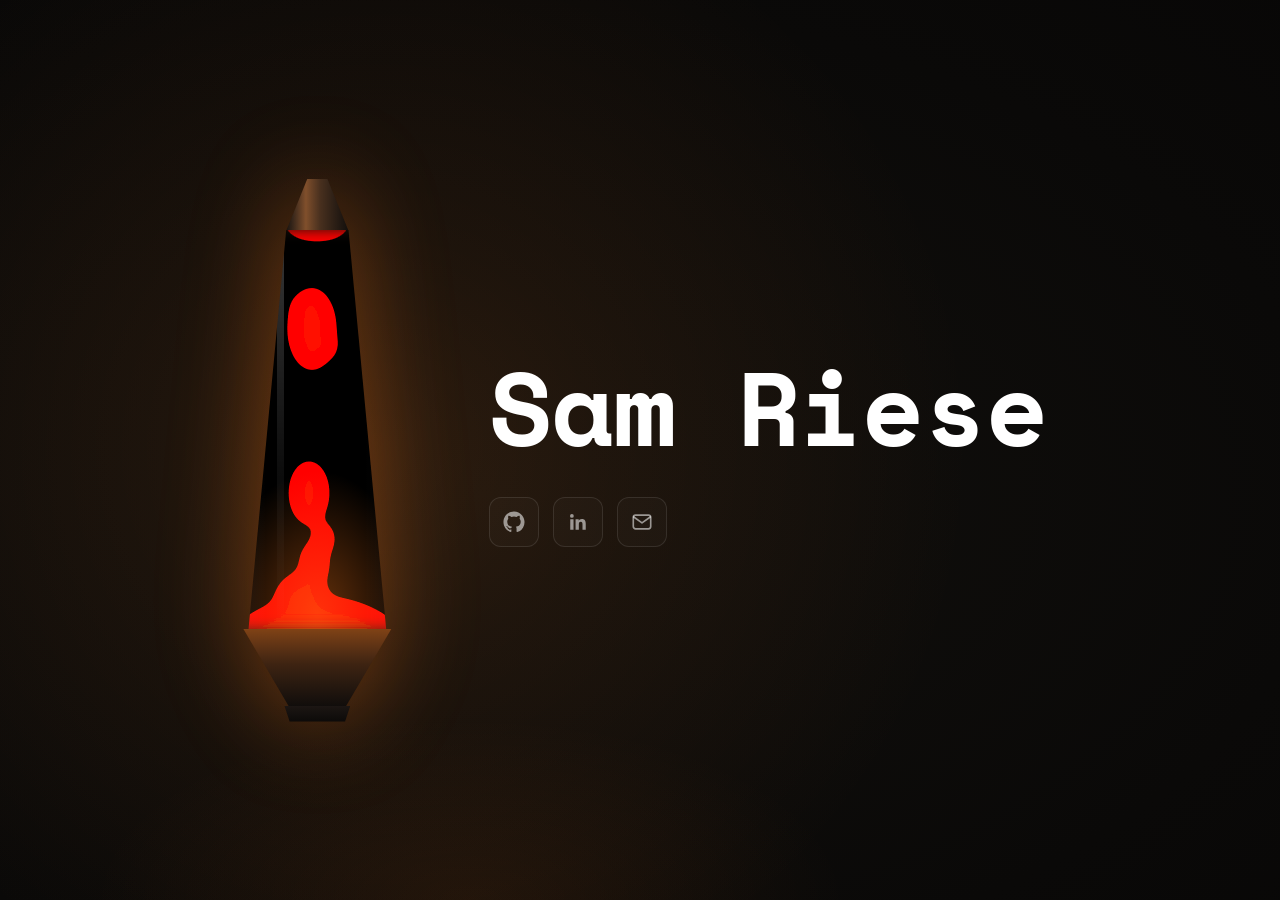
==== index.html @ e21421f5 "Add Sam Riese landing page Implements the animated lava lamp landing page from the Claude Design han" ====
<!DOCTYPE html>
<html lang="en">
<head>
<meta charset="utf-8">
<meta name="viewport" content="width=device-width, initial-scale=1">
<title>Sam Riese</title>
<link rel="preconnect" href="https://fonts.googleapis.com">
<link rel="preconnect" href="https://fonts.gstatic.com" crossorigin>
<link href="https://fonts.googleapis.com/css2?family=Space+Mono:wght@400;700&display=swap" rel="stylesheet">
<link rel="stylesheet" href="./style.css">
</head>
<body>

<div class="scene">

  <!-- Ambient light from the lamp -->
  <div class="ambient-light" aria-hidden="true"></div>

  <!-- Floor glow -->
  <div class="floor-glow" aria-hidden="true"></div>

  <div class="composition">

    <!-- ===== LAVA LAMP ===== -->
    <div class="lamp">
      <div class="lamp-cap"></div>
      <div class="lamp-glass">
        <canvas id="lavaCanvas" width="168" height="400"></canvas>
        <div class="lamp-inner-glow" aria-hidden="true"></div>
        <div class="lamp-side-highlights" aria-hidden="true"></div>
        <div class="lamp-sheen" aria-hidden="true"></div>
      </div>
      <div class="lamp-base"></div>
      <div class="lamp-foot"></div>
    </div>

    <!-- ===== NAME + ICONS ===== -->
    <div class="identity">
      <h1 class="name">Sam&nbsp;Riese</h1>

      <div class="socials">
        <a href="https://github.com/SamRiese" target="_blank" rel="noopener" aria-label="GitHub" title="GitHub" class="social-link">
          <svg width="22" height="22" viewBox="0 0 24 24" fill="currentColor" aria-hidden="true"><path d="M12 .5C5.65.5.5 5.65.5 12c0 5.08 3.29 9.39 7.86 10.91.58.11.79-.25.79-.55 0-.27-.01-1.17-.02-2.12-3.2.7-3.88-1.36-3.88-1.36-.52-1.33-1.28-1.68-1.28-1.68-1.04-.71.08-.7.08-.7 1.15.08 1.76 1.18 1.76 1.18 1.03 1.76 2.69 1.25 3.35.96.1-.75.4-1.25.72-1.54-2.55-.29-5.24-1.28-5.24-5.69 0-1.26.45-2.28 1.18-3.09-.12-.29-.51-1.46.11-3.04 0 0 .96-.31 3.16 1.18a11 11 0 0 1 5.76 0c2.2-1.49 3.16-1.18 3.16-1.18.62 1.58.23 2.75.11 3.04.74.81 1.18 1.83 1.18 3.09 0 4.42-2.7 5.39-5.27 5.68.41.36.78 1.06.78 2.14 0 1.54-.01 2.79-.01 3.17 0 .31.21.67.8.55A11.51 11.51 0 0 0 23.5 12C23.5 5.65 18.35.5 12 .5z"></path></svg>
        </a>
        <a href="https://linkedin.com/in/sam-david-riese" target="_blank" rel="noopener" aria-label="LinkedIn" title="LinkedIn" class="social-link">
          <svg width="22" height="22" viewBox="0 0 24 24" fill="currentColor" aria-hidden="true"><path d="M20.45 20.45h-3.55v-5.57c0-1.33-.03-3.04-1.85-3.04-1.86 0-2.14 1.45-2.14 2.94v5.67H9.35V9h3.41v1.56h.05c.48-.9 1.64-1.85 3.37-1.85 3.6 0 4.27 2.37 4.27 5.46v6.28zM5.34 7.43a2.06 2.06 0 1 1 0-4.12 2.06 2.06 0 0 1 0 4.12zM7.12 20.45H3.55V9h3.57v11.45z"></path></svg>
        </a>
        <a href="#" id="emailLink" aria-label="E-Mail" title="E-Mail" class="social-link">
          <svg width="22" height="22" viewBox="0 0 24 24" fill="none" stroke="currentColor" stroke-width="1.8" stroke-linecap="round" stroke-linejoin="round" aria-hidden="true"><rect x="2.5" y="4.5" width="19" height="15" rx="2.5"></rect><path d="M3 6.5l9 6.5 9-6.5"></path></svg>
        </a>
      </div>
    </div>

  </div>
</div>

<script src="./lamp.js"></script>
</body>
</html>
---- style.css ----
html, body {
  margin: 0;
  padding: 0;
  background: #0a0908;
}

:root {
  --lava: #ff7a1a;
  --glow: 0.7;
  --lava-a70: color-mix(in srgb, var(--lava) 70%, transparent);
  --lava-a40: color-mix(in srgb, var(--lava) 40%, transparent);
  --lava-a22: color-mix(in srgb, var(--lava) 22%, transparent);
  --lava-a12: color-mix(in srgb, var(--lava) 12%, transparent);
}

@keyframes ambientPulse {
  0%, 100% { transform: scale(1); }
  50% { transform: scale(1.12); }
}

@keyframes textGlow {
  0%, 100% {
    text-shadow:
      -10px 0 22px var(--lava-a70),
      -26px 0 70px var(--lava-a40),
      -60px 0 140px var(--lava-a22),
      0 0 1px rgba(255,255,255,0.5);
  }
  50% {
    text-shadow:
      -12px 0 30px var(--lava-a70),
      -32px 0 90px var(--lava-a40),
      -70px 0 170px var(--lava-a40),
      0 0 2px rgba(255,255,255,0.6);
  }
}

@keyframes lampHalo {
  0%, 100% { opacity: 0.85; }
  50% { opacity: 1; }
}

.scene {
  min-height: 100vh;
  background: radial-gradient(120% 100% at 38% 55%, #12100d 0%, #0a0908 55%, #060505 100%);
  display: flex;
  align-items: center;
  justify-content: center;
  overflow: hidden;
  position: relative;
  font-family: 'Space Mono', monospace;
}

.ambient-light {
  position: absolute;
  left: 50%;
  top: 50%;
  width: 1400px;
  height: 1400px;
  margin-left: -960px;
  margin-top: -700px;
  background: radial-gradient(circle, var(--lava-a22) 0%, var(--lava-a12) 22%, transparent 60%);
  opacity: calc(0.75 * var(--glow));
  animation: ambientPulse 9s ease-in-out infinite;
  pointer-events: none;
}

.floor-glow {
  position: absolute;
  left: 50%;
  bottom: 0;
  width: 900px;
  height: 260px;
  margin-left: -620px;
  background: radial-gradient(60% 100% at 50% 100%, var(--lava-a12) 0%, transparent 70%);
  opacity: calc(0.9 * var(--glow));
  pointer-events: none;
}

.composition {
  display: flex;
  align-items: center;
  gap: 88px;
  position: relative;
  padding: 40px;
}

/* ===== LAVA LAMP ===== */

.lamp {
  display: flex;
  flex-direction: column;
  align-items: center;
  filter: drop-shadow(0 0 45px var(--lava-a40));
  animation: lampHalo 7s ease-in-out infinite;
}

.lamp-cap {
  width: 62px;
  height: 52px;
  clip-path: polygon(34% 0%, 66% 0%, 100% 100%, 0% 100%);
  background: linear-gradient(90deg, #171310 0%, color-mix(in srgb, var(--lava) 30%, #4a3d33) 32%, color-mix(in srgb, var(--lava) 14%, #2b241f) 55%, #14100d 100%);
  margin-bottom: -1px;
}

.lamp-glass {
  position: relative;
  width: 168px;
  height: 400px;
  clip-path: polygon(31.5% 0%, 68.5% 0%, 91% 100%, 9% 100%);
  background: color-mix(in srgb, var(--lava) 9%, #0c0a08);
  overflow: hidden;
}

.lamp-glass canvas {
  position: absolute;
  inset: 0;
  width: 100%;
  height: 100%;
  filter: blur(7px) contrast(19) saturate(1.15);
}

.lamp-inner-glow {
  position: absolute;
  inset: 0;
  background: radial-gradient(90% 55% at 50% 96%, var(--lava-a40) 0%, transparent 65%);
  mix-blend-mode: screen;
  pointer-events: none;
}

.lamp-side-highlights {
  position: absolute;
  inset: 0;
  background: linear-gradient(90deg, rgba(255,255,255,0.16) 0%, rgba(255,255,255,0.03) 9%, transparent 20%, transparent 78%, rgba(255,255,255,0.02) 90%, rgba(255,255,255,0.10) 100%);
  pointer-events: none;
}

.lamp-sheen {
  position: absolute;
  top: 0;
  bottom: 0;
  left: 26%;
  width: 7px;
  background: linear-gradient(180deg, rgba(255,255,255,0.22), rgba(255,255,255,0.05) 60%, transparent);
  border-radius: 6px;
  pointer-events: none;
}

.lamp-base {
  width: 158px;
  height: 78px;
  clip-path: polygon(3% 0%, 97% 0%, 68% 100%, 32% 100%);
  background: linear-gradient(180deg, color-mix(in srgb, var(--lava) 42%, #241a12) 0%, color-mix(in srgb, var(--lava) 16%, #191310) 45%, #100d0b 100%);
  margin-top: -1px;
}

.lamp-foot {
  width: 66px;
  height: 16px;
  clip-path: polygon(0% 0%, 100% 0%, 92% 100%, 8% 100%);
  background: linear-gradient(180deg, #1c1613, #0c0a09);
  margin-top: -1px;
}

/* ===== NAME + ICONS ===== */

.identity {
  display: flex;
  flex-direction: column;
  align-items: flex-start;
  gap: 34px;
}

.name {
  margin: 0;
  font-family: 'Space Mono', monospace;
  font-weight: 700;
  font-size: clamp(56px, 8.5vw, 104px);
  line-height: 1.05;
  color: #ffffff;
  text-wrap: balance;
  letter-spacing: -0.02em;
  animation: textGlow 7s ease-in-out infinite;
}

.socials {
  display: flex;
  align-items: center;
  gap: 14px;
}

.social-link {
  display: flex;
  align-items: center;
  justify-content: center;
  width: 48px;
  height: 48px;
  border-radius: 12px;
  color: rgba(255,255,255,0.55);
  border: 1px solid rgba(255,255,255,0.10);
  background: rgba(255,255,255,0.02);
  text-decoration: none;
  transition: all 0.25s ease;
}

.social-link:hover {
  color: #ffffff;
  border: 1px solid var(--lava-a40);
  background: var(--lava-a12);
  box-shadow: 0 0 24px var(--lava-a22);
}

@media (max-width: 640px) {
  .composition {
    flex-direction: column;
    gap: 40px;
  }

  .identity {
    align-items: center;
    text-align: center;
  }
}
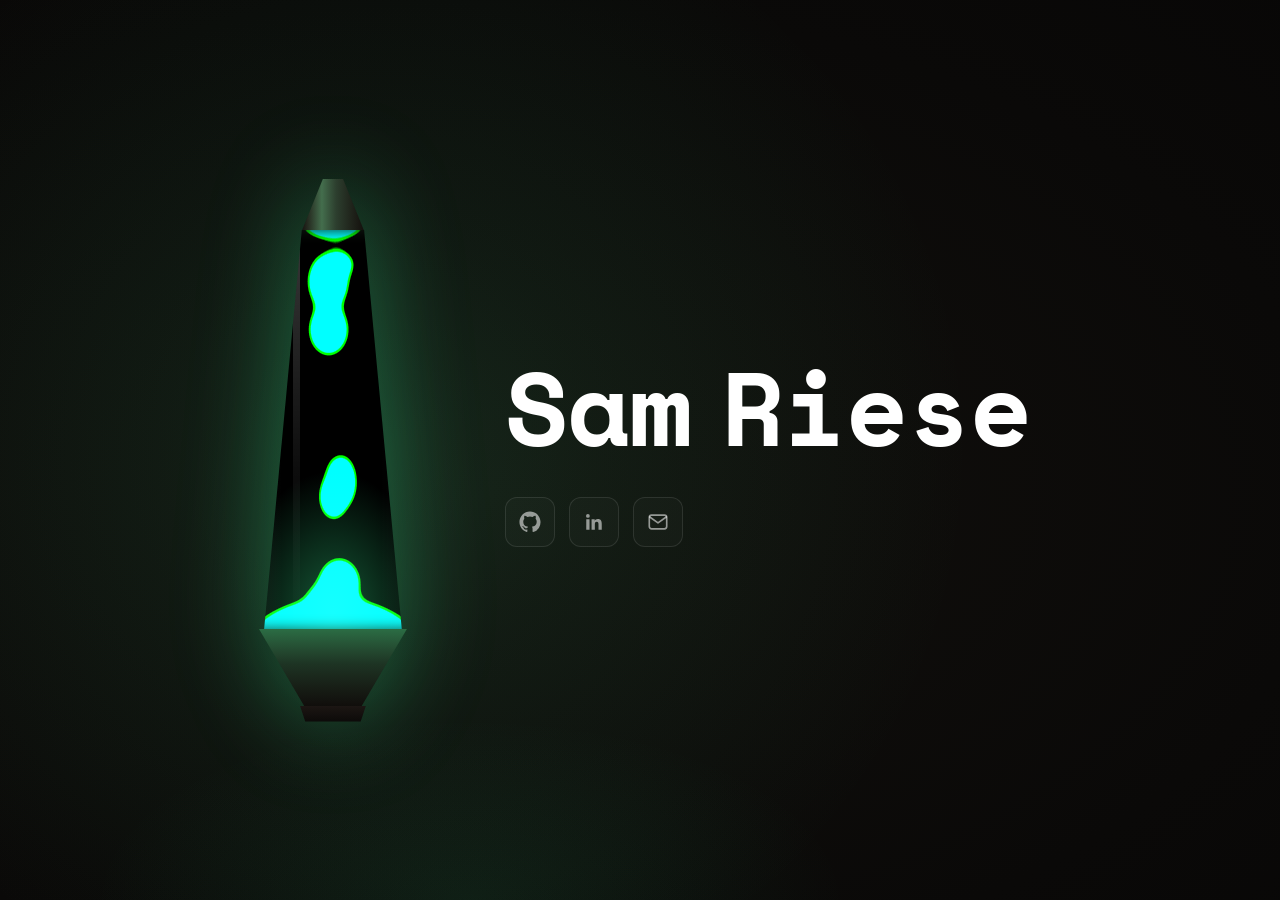
==== commit 35e95873: "Cache-bust style.css and lamp.js references Append a version query string to the CSS/JS asset URLs s" ====
--- a/index.html
+++ b/index.html
@@ -7,7 +7,7 @@
 <link rel="preconnect" href="https://fonts.googleapis.com">
 <link rel="preconnect" href="https://fonts.gstatic.com" crossorigin>
 <link href="https://fonts.googleapis.com/css2?family=Space+Mono:wght@400;700&display=swap" rel="stylesheet">
-<link rel="stylesheet" href="./style.css">
+<link rel="stylesheet" href="./style.css?v=20260703b">
 </head>
 <body>
 
@@ -54,6 +54,6 @@
   </div>
 </div>
 
-<script src="./lamp.js"></script>
+<script src="./lamp.js?v=20260703b"></script>
 </body>
 </html>
--- a/style.css
+++ b/style.css
@@ -5,7 +5,7 @@
 }
 
 :root {
-  --lava: #ff7a1a;
+  --lava: #35e08a;
   --glow: 0.7;
   --lava-a70: color-mix(in srgb, var(--lava) 70%, transparent);
   --lava-a40: color-mix(in srgb, var(--lava) 40%, transparent);
@@ -16,23 +16,6 @@
 @keyframes ambientPulse {
   0%, 100% { transform: scale(1); }
   50% { transform: scale(1.12); }
-}
-
-@keyframes textGlow {
-  0%, 100% {
-    text-shadow:
-      -10px 0 22px var(--lava-a70),
-      -26px 0 70px var(--lava-a40),
-      -60px 0 140px var(--lava-a22),
-      0 0 1px rgba(255,255,255,0.5);
-  }
-  50% {
-    text-shadow:
-      -12px 0 30px var(--lava-a70),
-      -32px 0 90px var(--lava-a40),
-      -70px 0 170px var(--lava-a40),
-      0 0 2px rgba(255,255,255,0.6);
-  }
 }
 
 @keyframes lampHalo {
@@ -180,7 +163,7 @@
   color: #ffffff;
   text-wrap: balance;
   letter-spacing: -0.02em;
-  animation: textGlow 7s ease-in-out infinite;
+  word-spacing: -0.3em;
 }
 
 .socials {
@@ -200,14 +183,18 @@
   border: 1px solid rgba(255,255,255,0.10);
   background: rgba(255,255,255,0.02);
   text-decoration: none;
-  transition: all 0.25s ease;
+  transition: color 0.25s ease, border 0.25s ease, background 0.25s ease, transform 0.25s cubic-bezier(0.34, 1.56, 0.64, 1);
 }
 
 .social-link:hover {
   color: #ffffff;
-  border: 1px solid var(--lava-a40);
-  background: var(--lava-a12);
-  box-shadow: 0 0 24px var(--lava-a22);
+  border-color: rgba(255,255,255,0.28);
+  background: rgba(255,255,255,0.05);
+  transform: translateY(-4px);
+}
+
+.social-link:active {
+  transform: translateY(-1px);
 }
 
 @media (max-width: 640px) {
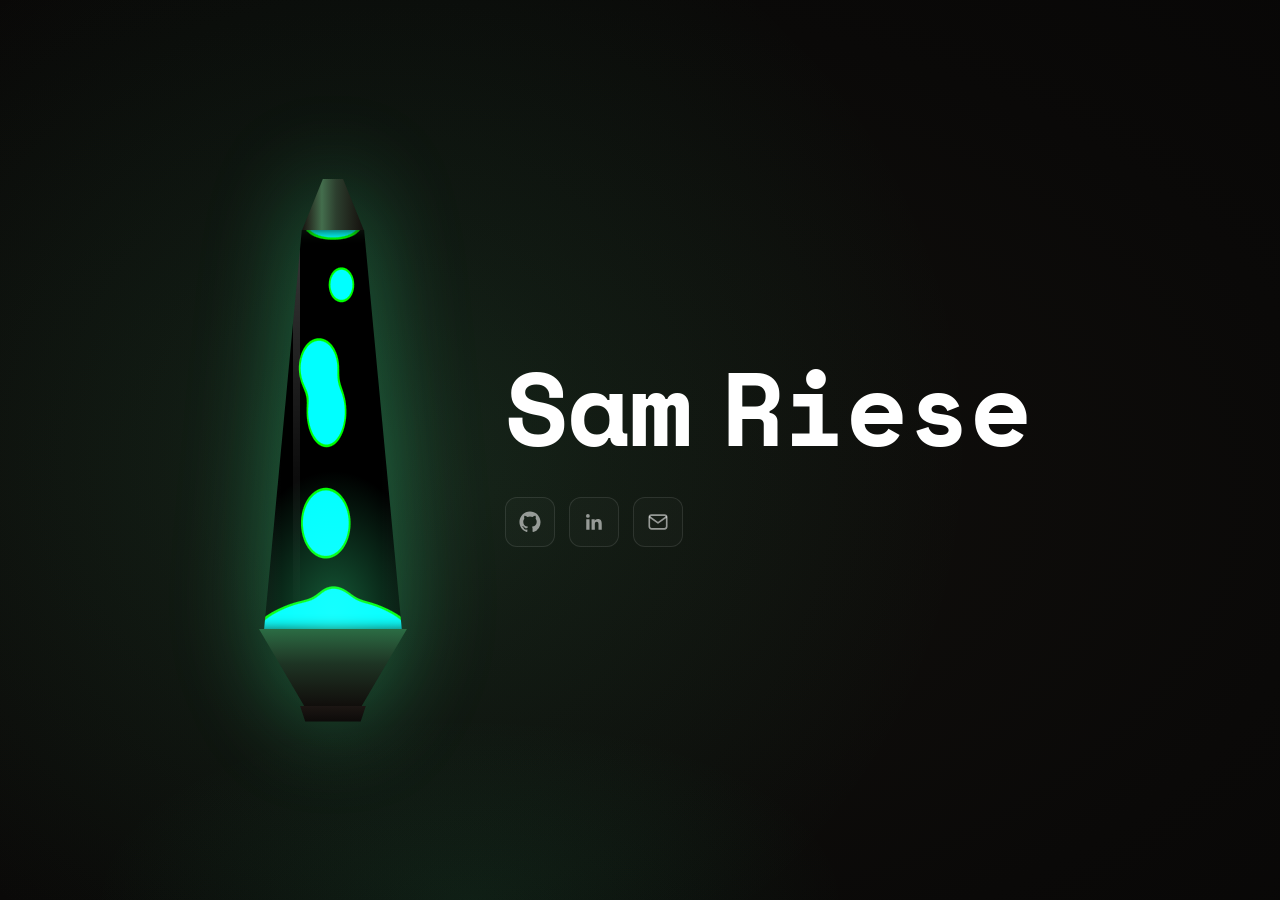
==== commit 438d1903: "Remove versioning from CSS and JS links Updated stylesheet and script links to remove versioning." ====
--- a/index.html
+++ b/index.html
@@ -7,7 +7,7 @@
 <link rel="preconnect" href="https://fonts.googleapis.com">
 <link rel="preconnect" href="https://fonts.gstatic.com" crossorigin>
 <link href="https://fonts.googleapis.com/css2?family=Space+Mono:wght@400;700&display=swap" rel="stylesheet">
-<link rel="stylesheet" href="./style.css?v=20260703b">
+<link rel="stylesheet" href="./style.css">
 </head>
 <body>
 
@@ -54,6 +54,6 @@
   </div>
 </div>
 
-<script src="./lamp.js?v=20260703b"></script>
+<script src="./lamp.js"></script>
 </body>
 </html>
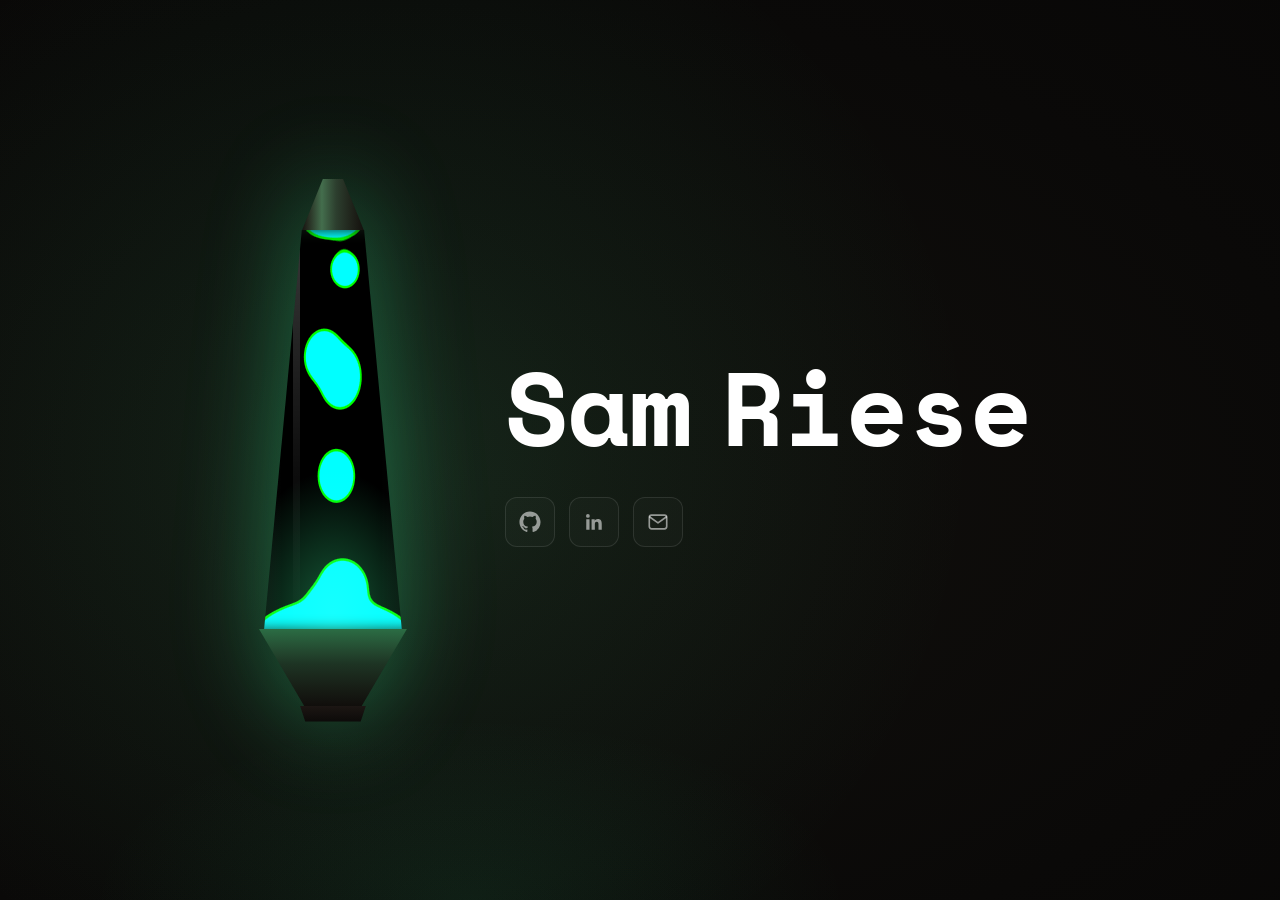
==== commit 70a7a7b3: "Add hidden hypno easter egg link Clicking the lamp foot navigates to /hypno/, a WebGL kaleidoscope s" ====
--- a/index.html
+++ b/index.html
@@ -31,7 +31,7 @@
         <div class="lamp-sheen" aria-hidden="true"></div>
       </div>
       <div class="lamp-base"></div>
-      <div class="lamp-foot"></div>
+      <a href="./hypno/" class="lamp-foot" aria-hidden="true" tabindex="-1"></a>
     </div>
 
     <!-- ===== NAME + ICONS ===== -->
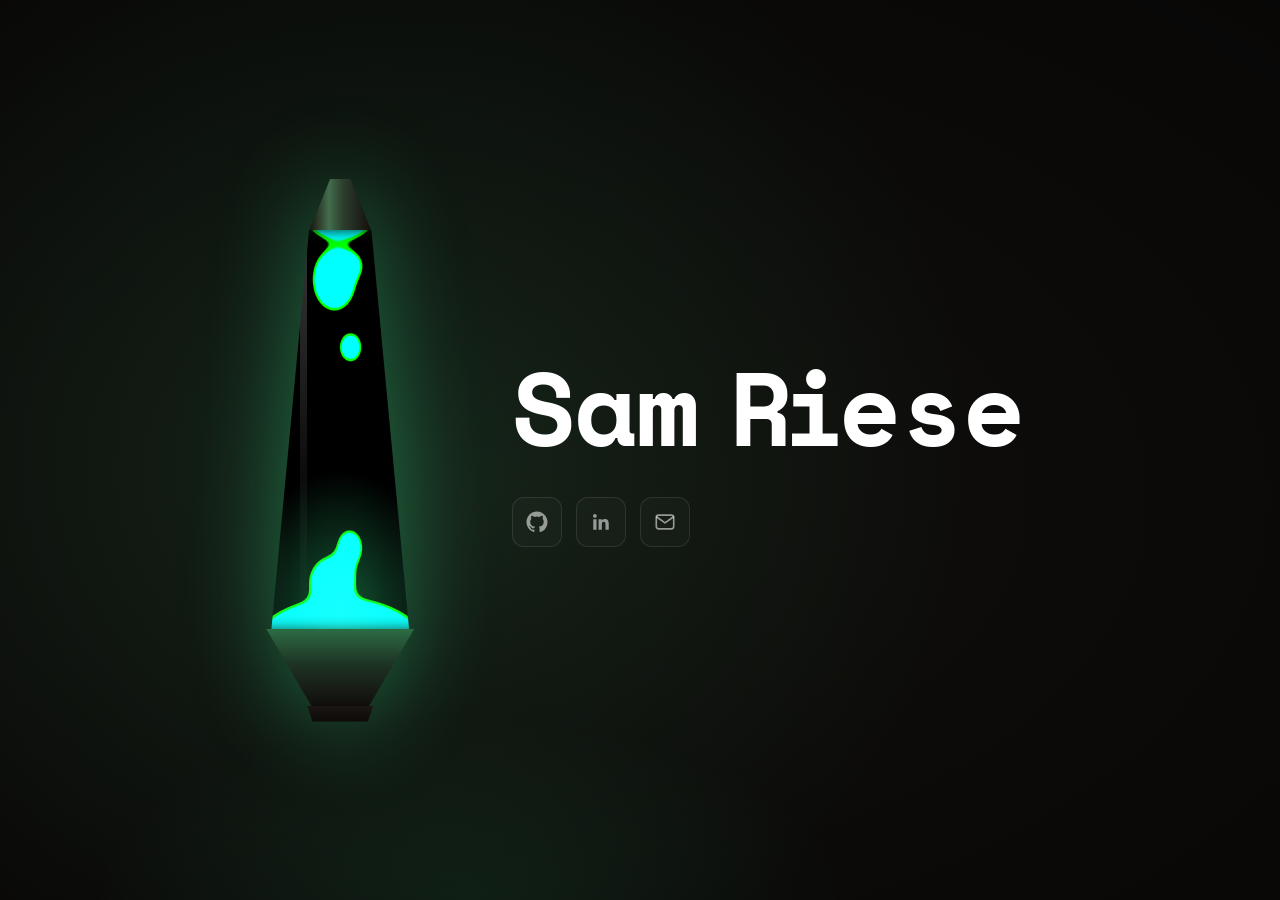
==== commit 6e7e8d6c: "Rename hypno to easter-egg, fix back button, fix name kerning - Rename /hypno/ to /easter-egg/ (fold" ====
--- a/index.html
+++ b/index.html
@@ -7,7 +7,7 @@
 <link rel="preconnect" href="https://fonts.googleapis.com">
 <link rel="preconnect" href="https://fonts.gstatic.com" crossorigin>
 <link href="https://fonts.googleapis.com/css2?family=Space+Mono:wght@400;700&display=swap" rel="stylesheet">
-<link rel="stylesheet" href="./style.css">
+<link rel="stylesheet" href="./style.css?v=20260703b">
 </head>
 <body>
 
@@ -31,12 +31,12 @@
         <div class="lamp-sheen" aria-hidden="true"></div>
       </div>
       <div class="lamp-base"></div>
-      <a href="./hypno/" class="lamp-foot" aria-hidden="true" tabindex="-1"></a>
+      <a href="./easter-egg/" class="lamp-foot" aria-hidden="true" tabindex="-1"></a>
     </div>
 
     <!-- ===== NAME + ICONS ===== -->
     <div class="identity">
-      <h1 class="name">Sam&nbsp;Riese</h1>
+      <h1 class="name">Sam&nbsp;R<span class="i-tight">i</span>ese</h1>
 
       <div class="socials">
         <a href="https://github.com/SamRiese" target="_blank" rel="noopener" aria-label="GitHub" title="GitHub" class="social-link">
@@ -54,6 +54,6 @@
   </div>
 </div>
 
-<script src="./lamp.js"></script>
+<script src="./lamp.js?v=20260703b"></script>
 </body>
 </html>
--- a/style.css
+++ b/style.css
@@ -166,6 +166,11 @@
   word-spacing: -0.3em;
 }
 
+.name .i-tight {
+  display: inline-block;
+  margin: 0 -0.07em;
+}
+
 .socials {
   display: flex;
   align-items: center;
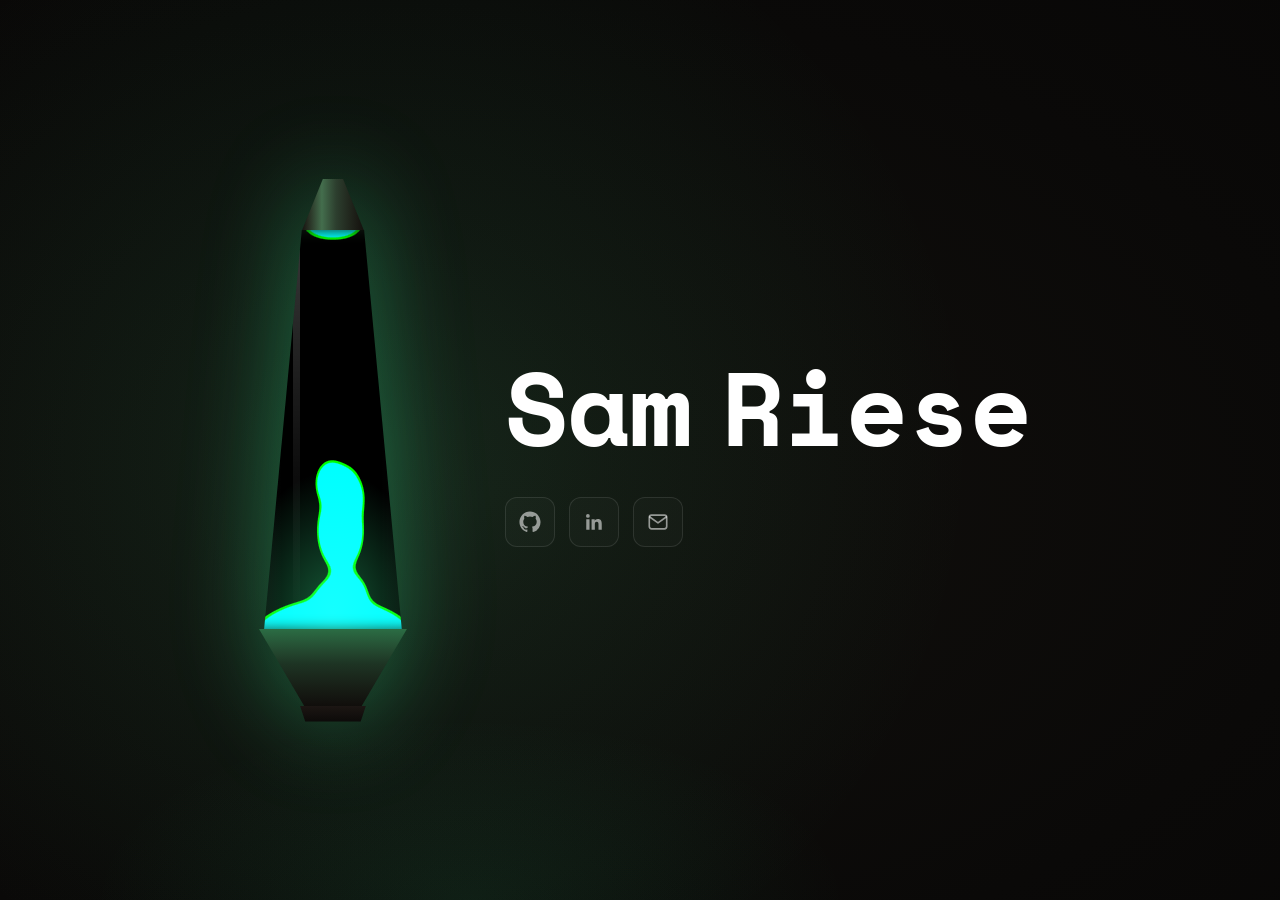
==== commit 5593868a: "fix" ====
--- a/index.html
+++ b/index.html
@@ -7,7 +7,7 @@
 <link rel="preconnect" href="https://fonts.googleapis.com">
 <link rel="preconnect" href="https://fonts.gstatic.com" crossorigin>
 <link href="https://fonts.googleapis.com/css2?family=Space+Mono:wght@400;700&display=swap" rel="stylesheet">
-<link rel="stylesheet" href="./style.css?v=20260703b">
+<link rel="stylesheet" href="./style.css">
 </head>
 <body>
 
@@ -36,7 +36,7 @@
 
     <!-- ===== NAME + ICONS ===== -->
     <div class="identity">
-      <h1 class="name">Sam&nbsp;R<span class="i-tight">i</span>ese</h1>
+      <h1 class="name">Sam&nbsp;Riese</h1>
 
       <div class="socials">
         <a href="https://github.com/SamRiese" target="_blank" rel="noopener" aria-label="GitHub" title="GitHub" class="social-link">
@@ -54,6 +54,6 @@
   </div>
 </div>
 
-<script src="./lamp.js?v=20260703b"></script>
+<script src="./lamp.js"></script>
 </body>
 </html>
--- a/style.css
+++ b/style.css
@@ -166,11 +166,6 @@
   word-spacing: -0.3em;
 }
 
-.name .i-tight {
-  display: inline-block;
-  margin: 0 -0.07em;
-}
-
 .socials {
   display: flex;
   align-items: center;
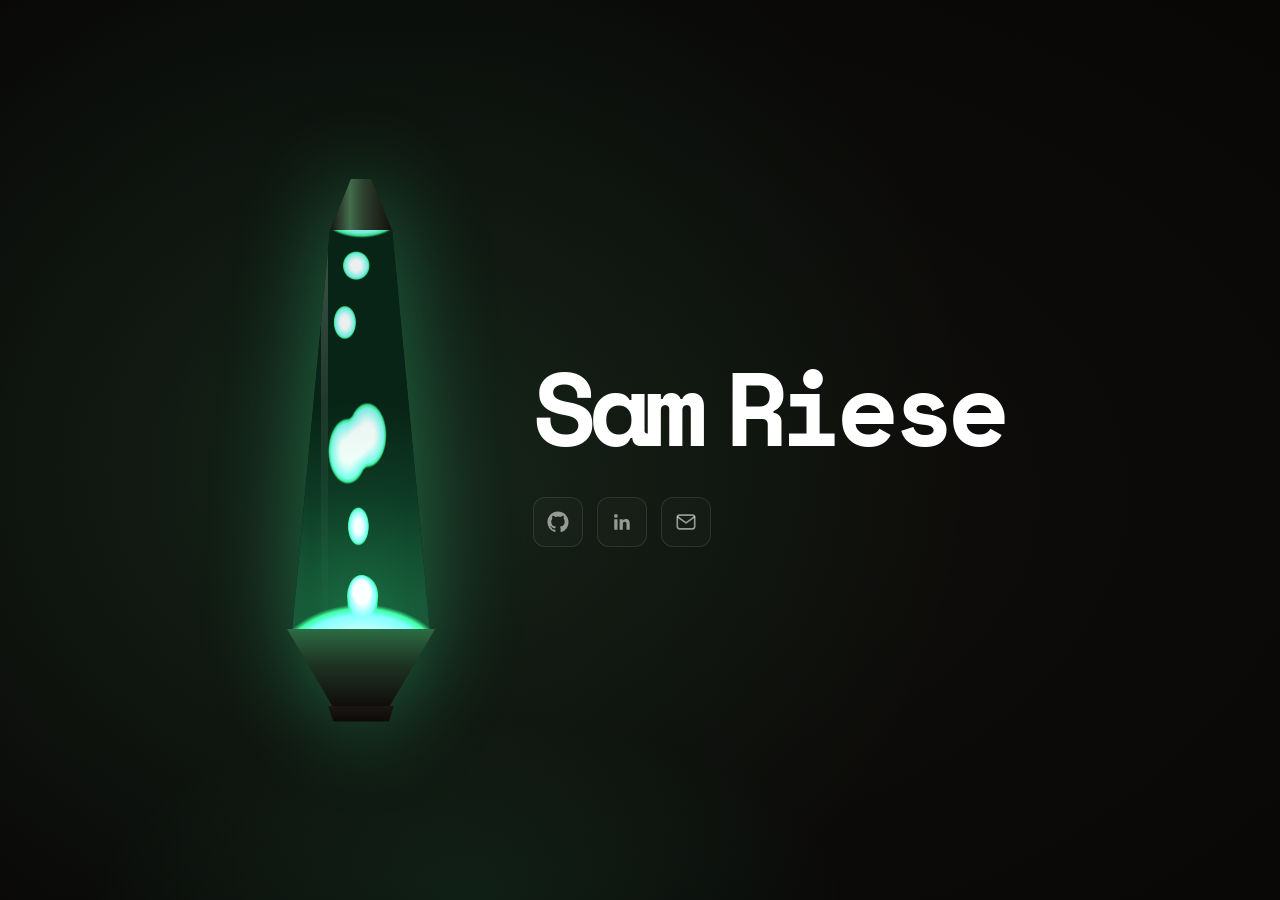
==== commit 989556d6: "Rewrite lava blob rendering as canvas-only metaballs Replaces the blur/contrast/saturate CSS filter " ====
--- a/index.html
+++ b/index.html
@@ -26,7 +26,6 @@
       <div class="lamp-cap"></div>
       <div class="lamp-glass">
         <canvas id="lavaCanvas" width="168" height="400"></canvas>
-        <div class="lamp-inner-glow" aria-hidden="true"></div>
         <div class="lamp-side-highlights" aria-hidden="true"></div>
         <div class="lamp-sheen" aria-hidden="true"></div>
       </div>
--- a/style.css
+++ b/style.css
@@ -100,15 +100,6 @@
   inset: 0;
   width: 100%;
   height: 100%;
-  filter: blur(7px) contrast(19) saturate(1.15);
-}
-
-.lamp-inner-glow {
-  position: absolute;
-  inset: 0;
-  background: radial-gradient(90% 55% at 50% 96%, var(--lava-a40) 0%, transparent 65%);
-  mix-blend-mode: screen;
-  pointer-events: none;
 }
 
 .lamp-side-highlights {
@@ -162,7 +153,7 @@
   line-height: 1.05;
   color: #ffffff;
   text-wrap: balance;
-  letter-spacing: -0.02em;
+  letter-spacing: -0.08em;
   word-spacing: -0.3em;
 }
 
